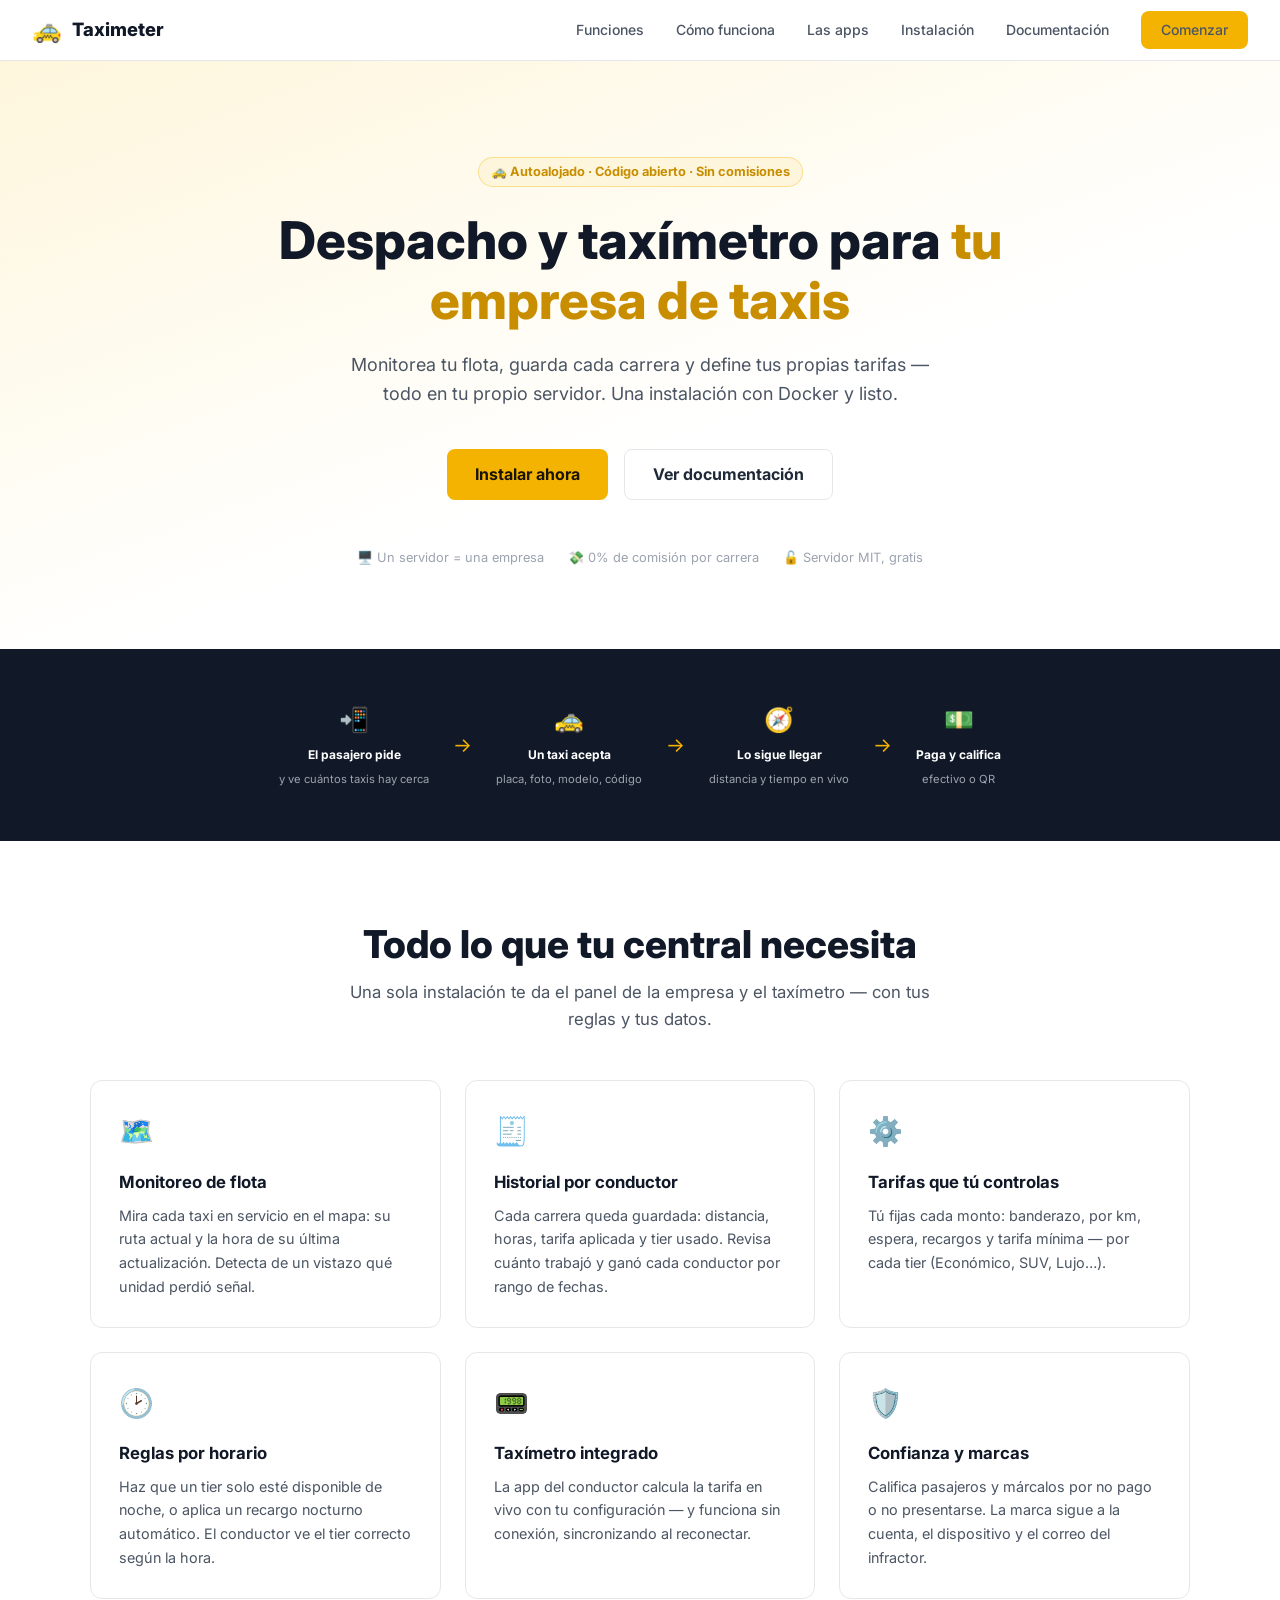
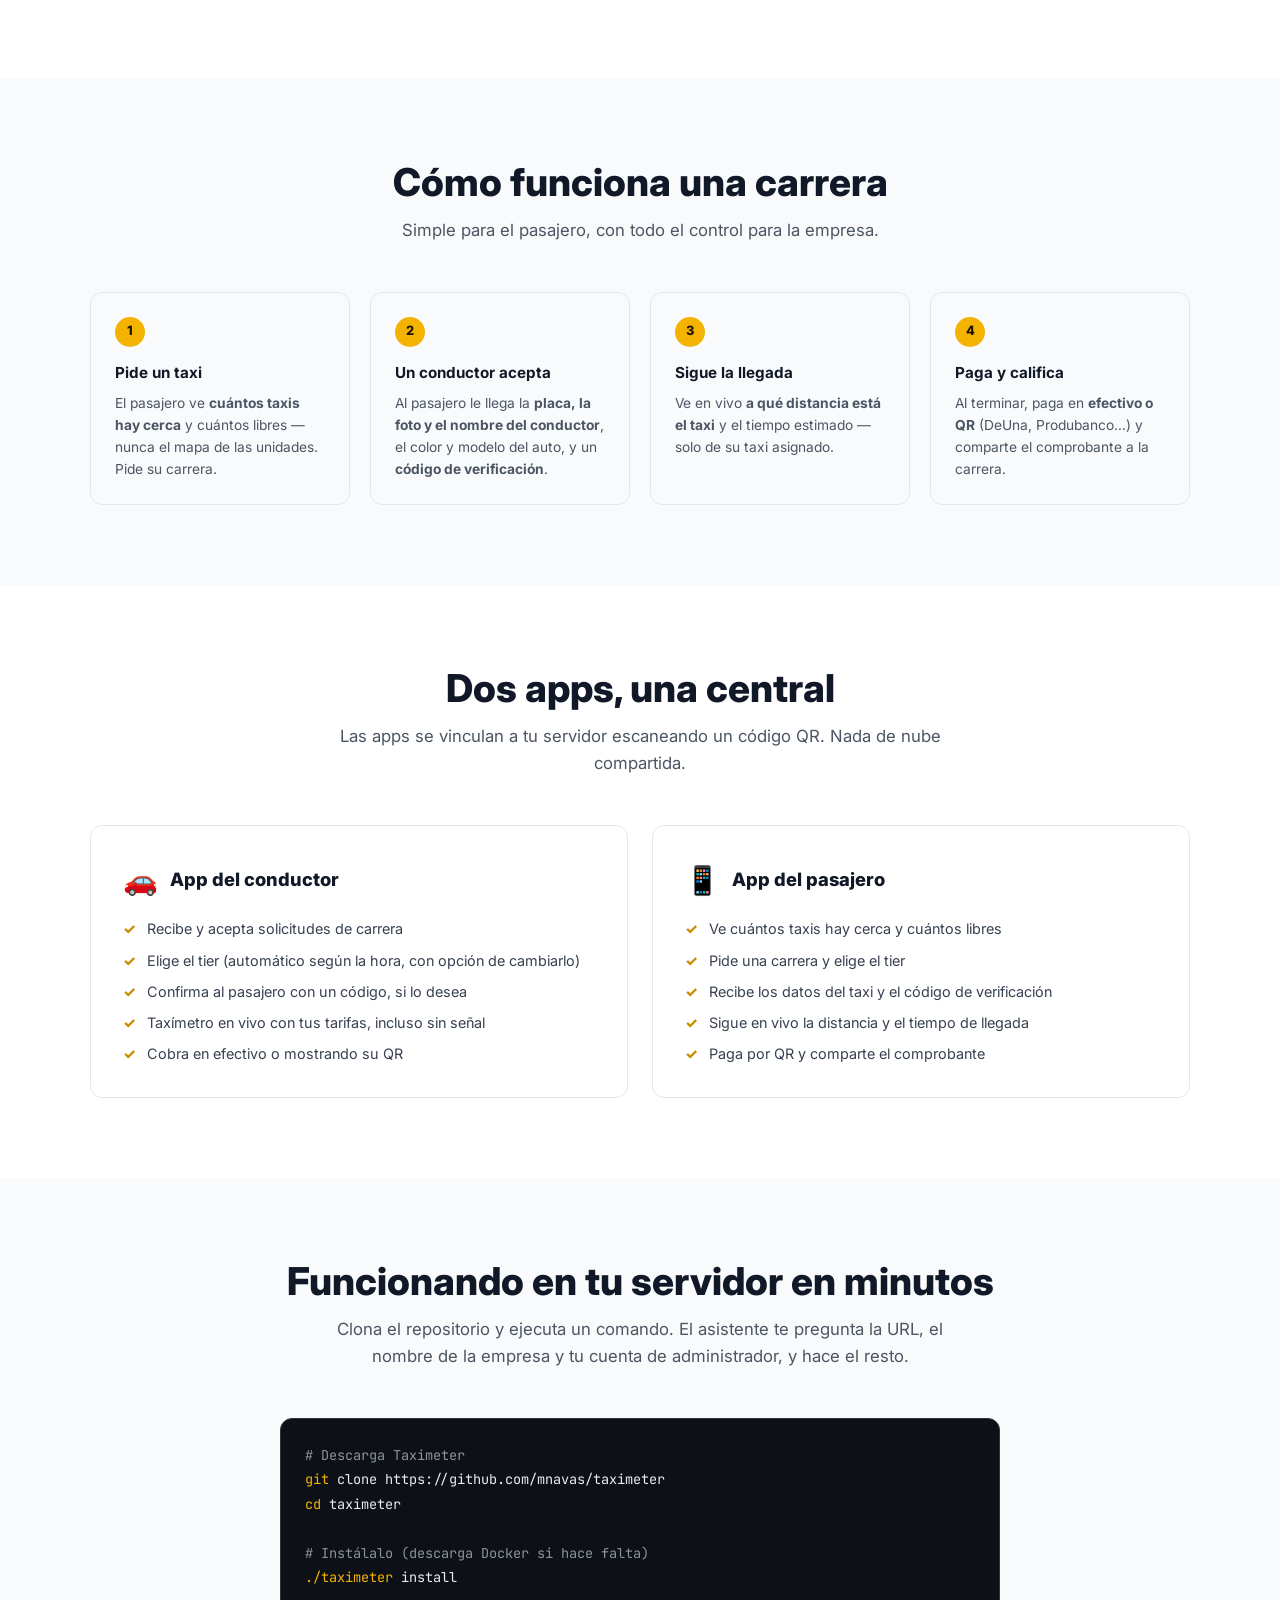
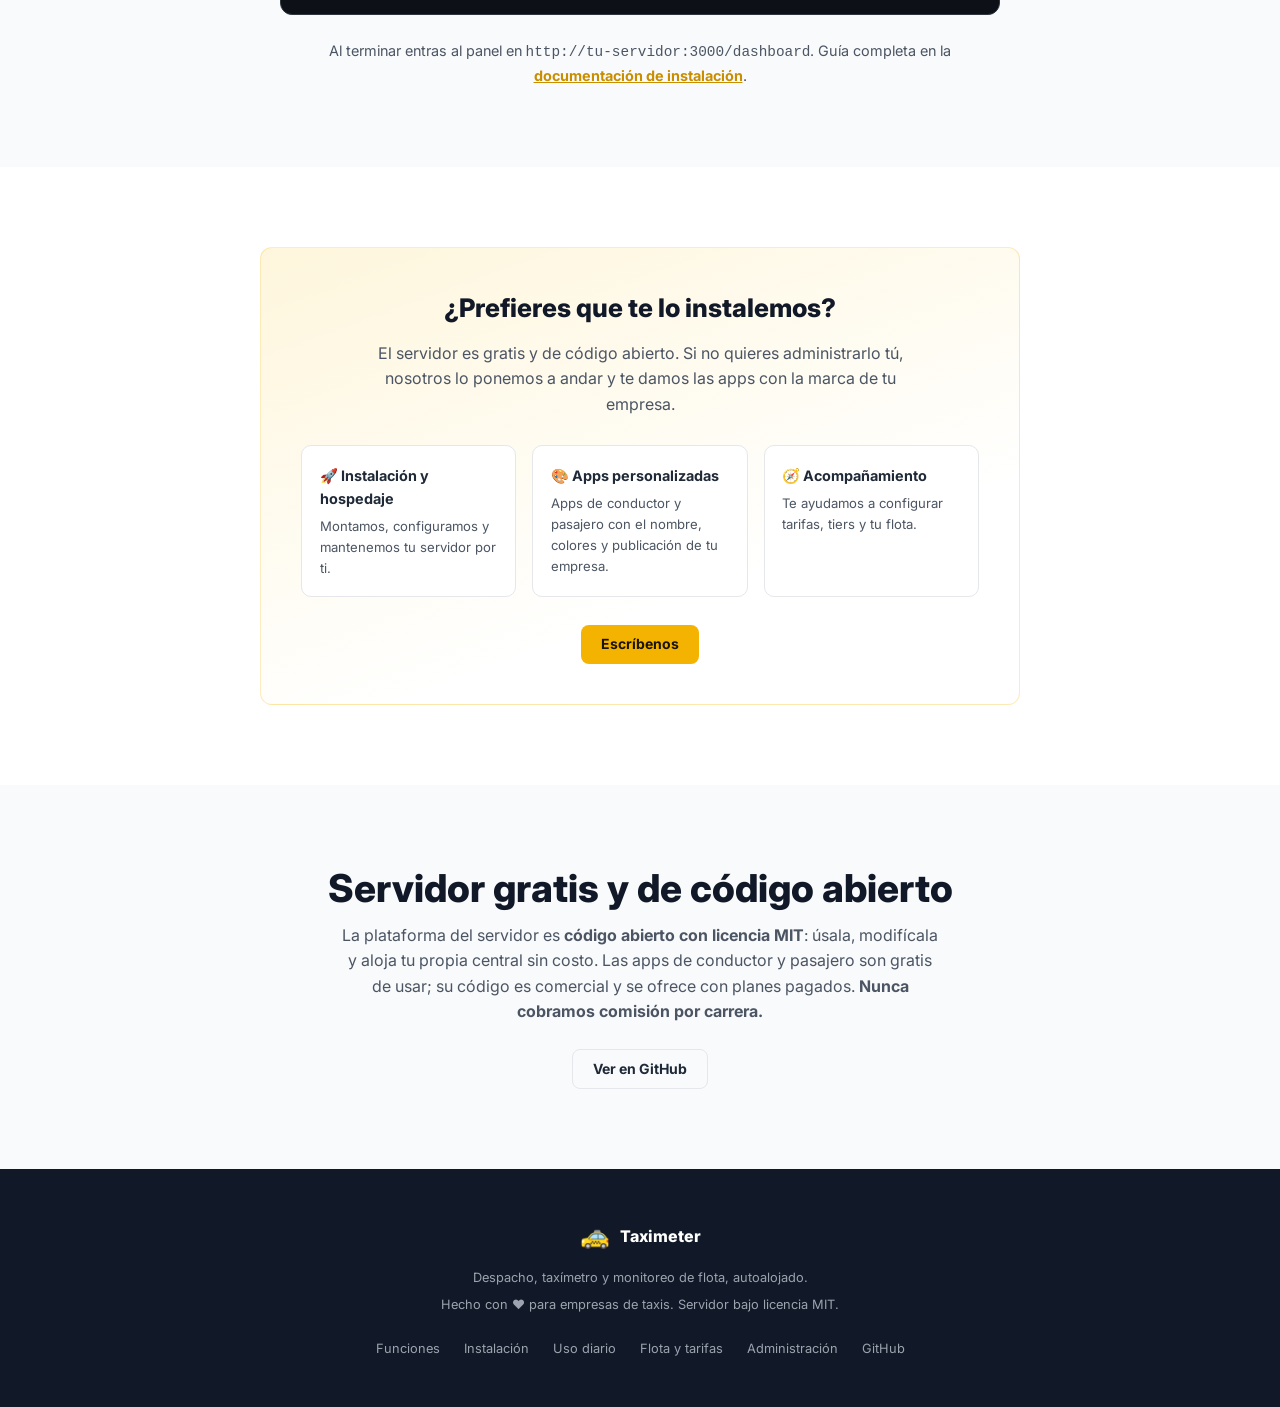
==== index.html @ a0ae1bca "Taximeter landing page and documentation site Static Spanish marketing site + docs (install, daily-u" ====
<!DOCTYPE html>
<html lang="es">
<head>
  <meta charset="UTF-8" />
  <meta name="viewport" content="width=device-width, initial-scale=1.0" />
  <title>Taximeter — Despacho y taxímetro para tu empresa de taxis</title>
  <meta name="description" content="Plataforma autoalojada de despacho, taxímetro y monitoreo de flota para empresas de taxis. Tú defines las tarifas, monitoreas tus taxis en tiempo casi real y guardas cada carrera — en tu propio servidor, sin comisiones." />
  <link rel="preconnect" href="https://fonts.googleapis.com" />
  <link rel="preconnect" href="https://fonts.gstatic.com" crossorigin />
  <link href="https://fonts.googleapis.com/css2?family=Inter:wght@400;500;600;700;800&family=JetBrains+Mono:wght@400;500&display=swap" rel="stylesheet" />
  <style>
    *, *::before, *::after { box-sizing: border-box; margin: 0; padding: 0; }
    :root {
      --yellow:      #F5B301;
      --yellow-dark: #C98E00;
      --yellow-pale: #FEF6DC;
      --ink:         #1A1403;
      --gray-50:  #F9FAFB; --gray-100: #F3F4F6; --gray-200: #E5E7EB;
      --gray-300: #D1D5DB; --gray-400: #9CA3AF; --gray-600: #4B5563;
      --gray-700: #374151; --gray-800: #1F2937; --gray-900: #111827;
      --white: #FFFFFF; --radius: 12px;
    }
    html { scroll-behavior: smooth; }
    body { font-family: 'Inter', sans-serif; color: var(--gray-800); background: var(--white); line-height: 1.6; }

    /* NAV */
    nav { position: sticky; top: 0; z-index: 100; background: rgba(255,255,255,0.95); backdrop-filter: blur(8px); border-bottom: 1px solid var(--gray-200); }
    .nav-inner { padding: 0 2rem; height: 60px; display: flex; align-items: center; justify-content: space-between; }
    .nav-brand { display: flex; align-items: center; gap: 10px; text-decoration: none; flex-shrink: 0; }
    .nav-brand .brand-icon { font-size: 1.5rem; line-height: 1; }
    .nav-brand span { font-size: 1.15rem; font-weight: 800; color: var(--gray-900); }
    .nav-links { display: flex; align-items: center; gap: 2rem; }
    .nav-links a { text-decoration: none; font-size: 0.875rem; font-weight: 500; color: var(--gray-600); transition: color 0.15s; }
    .nav-links a:hover { color: var(--gray-900); }
    .nav-hamburger { display: none; background: none; border: none; cursor: pointer; padding: 6px; color: var(--gray-800); flex-direction: column; gap: 5px; align-items: center; justify-content: center; }
    .nav-hamburger span { display: block; width: 22px; height: 2px; background: currentColor; border-radius: 2px; transition: transform 0.2s, opacity 0.2s; }
    .nav-hamburger.open span:nth-child(1) { transform: translateY(7px) rotate(45deg); }
    .nav-hamburger.open span:nth-child(2) { opacity: 0; }
    .nav-hamburger.open span:nth-child(3) { transform: translateY(-7px) rotate(-45deg); }
    .nav-mobile { display: none; flex-direction: column; background: var(--white); border-top: 1px solid var(--gray-200); padding: 1rem 1.5rem 1.25rem; }
    .nav-mobile.open { display: flex; }
    .nav-mobile a { text-decoration: none; font-size: 0.95rem; font-weight: 500; color: var(--gray-700); padding: 0.7rem 0; border-bottom: 1px solid var(--gray-100); }
    .nav-mobile a:last-of-type { border-bottom: none; }
    .nav-mobile .btn { margin-top: 0.75rem; justify-content: center; width: 100%; }

    .btn { display: inline-flex; align-items: center; gap: 6px; padding: 0.5rem 1.25rem; border-radius: 8px; font-size: 0.875rem; font-weight: 700; text-decoration: none; transition: all 0.15s; border: none; cursor: pointer; }
    .btn-primary { background: var(--yellow); color: var(--ink); }
    .btn-primary:hover { background: var(--yellow-dark); }
    .btn-outline { background: transparent; color: var(--gray-800); border: 1.5px solid var(--gray-200); }
    .btn-outline:hover { border-color: var(--yellow-dark); color: var(--yellow-dark); }

    /* HERO */
    .hero { background: linear-gradient(160deg, var(--yellow-pale) 0%, var(--white) 60%); padding: 6rem 2rem 5rem; text-align: center; }
    .hero-badge { display: inline-flex; align-items: center; gap: 6px; background: var(--yellow-pale); border: 1px solid #F5B30160; color: var(--yellow-dark); font-size: 0.8rem; font-weight: 700; padding: 4px 12px; border-radius: 999px; margin-bottom: 1.5rem; }
    .hero h1 { font-size: clamp(2rem, 5vw, 3.25rem); font-weight: 800; line-height: 1.15; color: var(--gray-900); max-width: 760px; margin: 0 auto 1.25rem; }
    .hero h1 .highlight { color: var(--yellow-dark); }
    .hero p { font-size: 1.125rem; color: var(--gray-600); max-width: 600px; margin: 0 auto 2.5rem; }
    .hero-actions { display: flex; gap: 1rem; justify-content: center; flex-wrap: wrap; }
    .hero-actions .btn { padding: 0.75rem 1.75rem; font-size: 1rem; }
    .hero-meta { margin-top: 3rem; font-size: 0.8rem; color: var(--gray-400); display: flex; justify-content: center; gap: 1.5rem; flex-wrap: wrap; }
    .hero-meta span { display: flex; align-items: center; gap: 4px; }

    /* FLOW STRIP */
    .flow-strip { background: var(--gray-900); padding: 2.5rem 2rem; }
    .flow-inner { max-width: 920px; margin: 0 auto; display: flex; align-items: center; justify-content: center; flex-wrap: wrap; }
    .flow-step { display: flex; flex-direction: column; align-items: center; gap: 0.5rem; text-align: center; padding: 0.75rem 1.25rem; }
    .flow-step .flow-icon { font-size: 1.5rem; }
    .flow-step .flow-label { font-size: 0.75rem; font-weight: 700; color: #fff; line-height: 1.3; }
    .flow-step .flow-sub { font-size: 0.7rem; color: var(--gray-400); }
    .flow-arrow { color: var(--yellow); font-size: 1.25rem; padding: 0 0.25rem; }

    /* SECTIONS */
    .section { padding: 5rem 2rem; }
    .section-inner { max-width: 1100px; margin: 0 auto; }
    .section-title { font-size: clamp(1.6rem, 3.5vw, 2.4rem); font-weight: 800; color: var(--gray-900); text-align: center; line-height: 1.2; margin-bottom: 0.75rem; }
    .section-sub { font-size: 1.05rem; color: var(--gray-600); text-align: center; max-width: 620px; margin: 0 auto 3rem; }

    .features-grid { display: grid; grid-template-columns: repeat(auto-fit, minmax(280px, 1fr)); gap: 1.5rem; }
    .feature-card { background: var(--white); border: 1px solid var(--gray-200); border-radius: var(--radius); padding: 1.75rem; }
    .feature-card .fc-icon { font-size: 1.75rem; margin-bottom: 0.9rem; display: inline-block; }
    .feature-card h3 { font-size: 1.05rem; font-weight: 700; color: var(--gray-900); margin-bottom: 0.5rem; }
    .feature-card p { font-size: 0.9rem; color: var(--gray-600); line-height: 1.65; }

    /* STEPS (how it works) */
    .steps-row { display: grid; grid-template-columns: repeat(auto-fit, minmax(200px, 1fr)); gap: 1.25rem; }
    .step-box { background: var(--gray-50); border: 1px solid var(--gray-200); border-radius: var(--radius); padding: 1.5rem; }
    .step-box .sb-num { width: 30px; height: 30px; border-radius: 50%; background: var(--yellow); color: var(--ink); font-weight: 800; font-size: 0.8rem; display: flex; align-items: center; justify-content: center; margin-bottom: 0.9rem; }
    .step-box h3 { font-size: 0.95rem; font-weight: 700; color: var(--gray-900); margin-bottom: 0.4rem; }
    .step-box p { font-size: 0.86rem; color: var(--gray-600); line-height: 1.6; }

    /* TWO APPS */
    .apps-grid { display: grid; grid-template-columns: repeat(auto-fit, minmax(300px, 1fr)); gap: 1.5rem; }
    .app-card { border: 1px solid var(--gray-200); border-radius: var(--radius); padding: 2rem; background: var(--white); }
    .app-card .ac-head { display: flex; align-items: center; gap: 0.75rem; margin-bottom: 1rem; }
    .app-card .ac-icon { font-size: 1.75rem; }
    .app-card h3 { font-size: 1.15rem; font-weight: 800; color: var(--gray-900); }
    .app-card ul { list-style: none; display: grid; gap: 0.6rem; }
    .app-card li { font-size: 0.9rem; color: var(--gray-700); padding-left: 1.5rem; position: relative; line-height: 1.5; }
    .app-card li::before { content: "✓"; position: absolute; left: 0; color: var(--yellow-dark); font-weight: 800; }

    /* DEPLOY */
    .deploy-card { max-width: 720px; margin: 0 auto; }
    .code-wrap { background: #0D1117; border: 1px solid #30363D; border-radius: var(--radius); padding: 1.5rem; overflow-x: auto; }
    .code-wrap pre { font-family: 'JetBrains Mono', monospace; font-size: 0.85rem; line-height: 1.8; color: #E6EDF3; white-space: pre; }
    .cm { color: #8B949E; } .kw { color: var(--yellow); } .st { color: #A5D6FF; }
    .deploy-note { text-align: center; font-size: 0.9rem; color: var(--gray-600); margin-top: 1.5rem; }

    /* SERVICES / SUPPORT */
    .services-card { max-width: 760px; margin: 0 auto; background: linear-gradient(160deg, var(--yellow-pale) 0%, var(--white) 70%); border: 1px solid #F5B30140; border-radius: var(--radius); padding: 2.5rem; text-align: center; }
    .services-card h2 { font-size: 1.6rem; font-weight: 800; color: var(--gray-900); margin-bottom: 0.75rem; }
    .services-card p { font-size: 1rem; color: var(--gray-600); max-width: 560px; margin: 0 auto 1.5rem; }
    .services-list { display: grid; grid-template-columns: repeat(auto-fit, minmax(200px,1fr)); gap: 1rem; margin: 1.75rem 0; text-align: left; }
    .svc { background: var(--white); border: 1px solid var(--gray-200); border-radius: 10px; padding: 1.1rem; }
    .svc h4 { font-size: 0.9rem; font-weight: 700; margin-bottom: 0.35rem; }
    .svc p { font-size: 0.82rem; color: var(--gray-600); margin: 0; }

    /* OPEN SOURCE */
    .os-inner { max-width: 720px; margin: 0 auto; text-align: center; }
    .os-inner p { font-size: 1rem; color: var(--gray-600); max-width: 600px; margin: 0 auto 1.5rem; }

    footer { background: var(--gray-900); padding: 3rem 2rem; text-align: center; }
    footer .footer-brand { display: flex; align-items: center; gap: 10px; justify-content: center; margin-bottom: 0.75rem; }
    footer .footer-brand .brand-icon { font-size: 1.5rem; }
    footer .footer-brand span { font-size: 1rem; font-weight: 800; color: #fff; }
    footer p { font-size: 0.8rem; color: var(--gray-400); margin-top: 0.4rem; }
    footer .footer-nav { margin-top: 1.5rem; display: flex; gap: 1.5rem; justify-content: center; flex-wrap: wrap; }
    footer .footer-nav a { font-size: 0.8rem; color: var(--gray-400); text-decoration: none; }
    footer .footer-nav a:hover { color: #fff; }

    @media (max-width: 768px) {
      .nav-inner { padding: 0 1.25rem; } .nav-links { display: none; } .nav-hamburger { display: flex; }
      .section { padding: 3.5rem 1.25rem; } .hero { padding: 4rem 1.25rem 3rem; }
      .flow-arrow { transform: rotate(90deg); }
    }
  </style>
</head>
<body>

<nav>
  <div class="nav-inner">
    <a href="index.html" class="nav-brand"><span class="brand-icon">🚕</span><span>Taximeter</span></a>
    <div class="nav-links">
      <a href="#features">Funciones</a>
      <a href="#how">Cómo funciona</a>
      <a href="#apps">Las apps</a>
      <a href="#install">Instalación</a>
      <a href="pages/install.html">Documentación</a>
      <a href="https://github.com/mnavas/taximeter" target="_blank" class="btn btn-primary">Comenzar</a>
    </div>
    <button class="nav-hamburger" id="nav-toggle" aria-label="Abrir menú" onclick="toggleNav()"><span></span><span></span><span></span></button>
  </div>
  <div class="nav-mobile" id="nav-mobile">
    <a href="#features">Funciones</a>
    <a href="#how">Cómo funciona</a>
    <a href="#apps">Las apps</a>
    <a href="#install">Instalación</a>
    <a href="pages/install.html">Documentación</a>
    <a href="https://github.com/mnavas/taximeter" target="_blank" class="btn btn-primary">Comenzar</a>
  </div>
</nav>

<!-- HERO -->
<section class="hero">
  <div class="hero-badge">🚕 Autoalojado · Código abierto · Sin comisiones</div>
  <h1>Despacho y taxímetro para <span class="highlight">tu empresa de taxis</span></h1>
  <p>Monitorea tu flota, guarda cada carrera y define tus propias tarifas — todo en tu propio servidor. Una instalación con Docker y listo.</p>
  <div class="hero-actions">
    <a href="#install" class="btn btn-primary">Instalar ahora</a>
    <a href="pages/install.html" class="btn btn-outline">Ver documentación</a>
  </div>
  <div class="hero-meta">
    <span>🖥️ Un servidor = una empresa</span>
    <span>💸 0% de comisión por carrera</span>
    <span>🔓 Servidor MIT, gratis</span>
  </div>
</section>

<!-- FLOW STRIP -->
<section class="flow-strip">
  <div class="flow-inner">
    <div class="flow-step"><div class="flow-icon">📲</div><div class="flow-label">El pasajero pide</div><div class="flow-sub">y ve cuántos taxis hay cerca</div></div>
    <div class="flow-arrow">→</div>
    <div class="flow-step"><div class="flow-icon">🚕</div><div class="flow-label">Un taxi acepta</div><div class="flow-sub">placa, foto, modelo, código</div></div>
    <div class="flow-arrow">→</div>
    <div class="flow-step"><div class="flow-icon">🧭</div><div class="flow-label">Lo sigue llegar</div><div class="flow-sub">distancia y tiempo en vivo</div></div>
    <div class="flow-arrow">→</div>
    <div class="flow-step"><div class="flow-icon">💵</div><div class="flow-label">Paga y califica</div><div class="flow-sub">efectivo o QR</div></div>
  </div>
</section>

<!-- FEATURES -->
<section class="section" id="features">
  <div class="section-inner">
    <h2 class="section-title">Todo lo que tu central necesita</h2>
    <p class="section-sub">Una sola instalación te da el panel de la empresa y el taxímetro — con tus reglas y tus datos.</p>
    <div class="features-grid">
      <div class="feature-card"><span class="fc-icon">🗺️</span><h3>Monitoreo de flota</h3><p>Mira cada taxi en servicio en el mapa: su ruta actual y la hora de su última actualización. Detecta de un vistazo qué unidad perdió señal.</p></div>
      <div class="feature-card"><span class="fc-icon">🧾</span><h3>Historial por conductor</h3><p>Cada carrera queda guardada: distancia, horas, tarifa aplicada y tier usado. Revisa cuánto trabajó y ganó cada conductor por rango de fechas.</p></div>
      <div class="feature-card"><span class="fc-icon">⚙️</span><h3>Tarifas que tú controlas</h3><p>Tú fijas cada monto: banderazo, por km, espera, recargos y tarifa mínima — por cada tier (Económico, SUV, Lujo…).</p></div>
      <div class="feature-card"><span class="fc-icon">🕑</span><h3>Reglas por horario</h3><p>Haz que un tier solo esté disponible de noche, o aplica un recargo nocturno automático. El conductor ve el tier correcto según la hora.</p></div>
      <div class="feature-card"><span class="fc-icon">📟</span><h3>Taxímetro integrado</h3><p>La app del conductor calcula la tarifa en vivo con tu configuración — y funciona sin conexión, sincronizando al reconectar.</p></div>
      <div class="feature-card"><span class="fc-icon">🛡️</span><h3>Confianza y marcas</h3><p>Califica pasajeros y márcalos por no pago o no presentarse. La marca sigue a la cuenta, el dispositivo y el correo del infractor.</p></div>
    </div>
  </div>
</section>

<!-- HOW IT WORKS -->
<section class="section" id="how" style="background:var(--gray-50);">
  <div class="section-inner">
    <h2 class="section-title">Cómo funciona una carrera</h2>
    <p class="section-sub">Simple para el pasajero, con todo el control para la empresa.</p>
    <div class="steps-row">
      <div class="step-box"><div class="sb-num">1</div><h3>Pide un taxi</h3><p>El pasajero ve <strong>cuántos taxis hay cerca</strong> y cuántos libres — nunca el mapa de las unidades. Pide su carrera.</p></div>
      <div class="step-box"><div class="sb-num">2</div><h3>Un conductor acepta</h3><p>Al pasajero le llega la <strong>placa, la foto y el nombre del conductor</strong>, el color y modelo del auto, y un <strong>código de verificación</strong>.</p></div>
      <div class="step-box"><div class="sb-num">3</div><h3>Sigue la llegada</h3><p>Ve en vivo <strong>a qué distancia está el taxi</strong> y el tiempo estimado — solo de su taxi asignado.</p></div>
      <div class="step-box"><div class="sb-num">4</div><h3>Paga y califica</h3><p>Al terminar, paga en <strong>efectivo o QR</strong> (DeUna, Produbanco…) y comparte el comprobante a la carrera.</p></div>
    </div>
  </div>
</section>

<!-- TWO APPS -->
<section class="section" id="apps">
  <div class="section-inner">
    <h2 class="section-title">Dos apps, una central</h2>
    <p class="section-sub">Las apps se vinculan a tu servidor escaneando un código QR. Nada de nube compartida.</p>
    <div class="apps-grid">
      <div class="app-card">
        <div class="ac-head"><span class="ac-icon">🚗</span><h3>App del conductor</h3></div>
        <ul>
          <li>Recibe y acepta solicitudes de carrera</li>
          <li>Elige el tier (automático según la hora, con opción de cambiarlo)</li>
          <li>Confirma al pasajero con un código, si lo desea</li>
          <li>Taxímetro en vivo con tus tarifas, incluso sin señal</li>
          <li>Cobra en efectivo o mostrando su QR</li>
        </ul>
      </div>
      <div class="app-card">
        <div class="ac-head"><span class="ac-icon">📱</span><h3>App del pasajero</h3></div>
        <ul>
          <li>Ve cuántos taxis hay cerca y cuántos libres</li>
          <li>Pide una carrera y elige el tier</li>
          <li>Recibe los datos del taxi y el código de verificación</li>
          <li>Sigue en vivo la distancia y el tiempo de llegada</li>
          <li>Paga por QR y comparte el comprobante</li>
        </ul>
      </div>
    </div>
  </div>
</section>

<!-- INSTALL -->
<section class="section" id="install" style="background:var(--gray-50);">
  <div class="section-inner deploy-card">
    <h2 class="section-title">Funcionando en tu servidor en minutos</h2>
    <p class="section-sub">Clona el repositorio y ejecuta un comando. El asistente te pregunta la URL, el nombre de la empresa y tu cuenta de administrador, y hace el resto.</p>
    <div class="code-wrap"><pre><span class="cm"># Descarga Taximeter</span>
<span class="kw">git</span> clone https://github.com/mnavas/taximeter
<span class="kw">cd</span> taximeter

<span class="cm"># Instálalo (descarga Docker si hace falta)</span>
<span class="kw">./taximeter</span> install</pre></div>
    <p class="deploy-note">Al terminar entras al panel en <code>http://tu-servidor:3000/dashboard</code>. Guía completa en la <a href="pages/install.html" style="color:var(--yellow-dark);font-weight:700;">documentación de instalación</a>.</p>
  </div>
</section>

<!-- SERVICES -->
<section class="section" id="services">
  <div class="section-inner">
    <div class="services-card">
      <h2>¿Prefieres que te lo instalemos?</h2>
      <p>El servidor es gratis y de código abierto. Si no quieres administrarlo tú, nosotros lo ponemos a andar y te damos las apps con la marca de tu empresa.</p>
      <div class="services-list">
        <div class="svc"><h4>🚀 Instalación y hospedaje</h4><p>Montamos, configuramos y mantenemos tu servidor por ti.</p></div>
        <div class="svc"><h4>🎨 Apps personalizadas</h4><p>Apps de conductor y pasajero con el nombre, colores y publicación de tu empresa.</p></div>
        <div class="svc"><h4>🧭 Acompañamiento</h4><p>Te ayudamos a configurar tarifas, tiers y tu flota.</p></div>
      </div>
      <a href="https://github.com/mnavas/taximeter" target="_blank" class="btn btn-primary">Escríbenos</a>
    </div>
  </div>
</section>

<!-- OPEN SOURCE -->
<section class="section" id="opensource" style="background:var(--gray-50);">
  <div class="section-inner os-inner">
    <h2 class="section-title">Servidor gratis y de código abierto</h2>
    <p>La plataforma del servidor es <strong>código abierto con licencia MIT</strong>: úsala, modifícala y aloja tu propia central sin costo. Las apps de conductor y pasajero son gratis de usar; su código es comercial y se ofrece con planes pagados. <strong>Nunca cobramos comisión por carrera.</strong></p>
    <a href="https://github.com/mnavas/taximeter" target="_blank" class="btn btn-outline">Ver en GitHub</a>
  </div>
</section>

<footer>
  <div class="footer-brand"><span class="brand-icon">🚕</span><span>Taximeter</span></div>
  <p>Despacho, taxímetro y monitoreo de flota, autoalojado.</p>
  <p>Hecho con ❤ para empresas de taxis. Servidor bajo licencia MIT.</p>
  <div class="footer-nav">
    <a href="#features">Funciones</a>
    <a href="pages/install.html">Instalación</a>
    <a href="pages/daily-use.html">Uso diario</a>
    <a href="pages/fleet-fares.html">Flota y tarifas</a>
    <a href="pages/admin.html">Administración</a>
    <a href="https://github.com/mnavas/taximeter" target="_blank">GitHub</a>
  </div>
</footer>

<script>
  function toggleNav() {
    document.getElementById('nav-mobile').classList.toggle('open');
    document.getElementById('nav-toggle').classList.toggle('open');
  }
  document.querySelectorAll('.nav-mobile a').forEach(function (a) {
    a.addEventListener('click', function () {
      document.getElementById('nav-mobile').classList.remove('open');
      document.getElementById('nav-toggle').classList.remove('open');
    });
  });
</script>

</body>
</html>
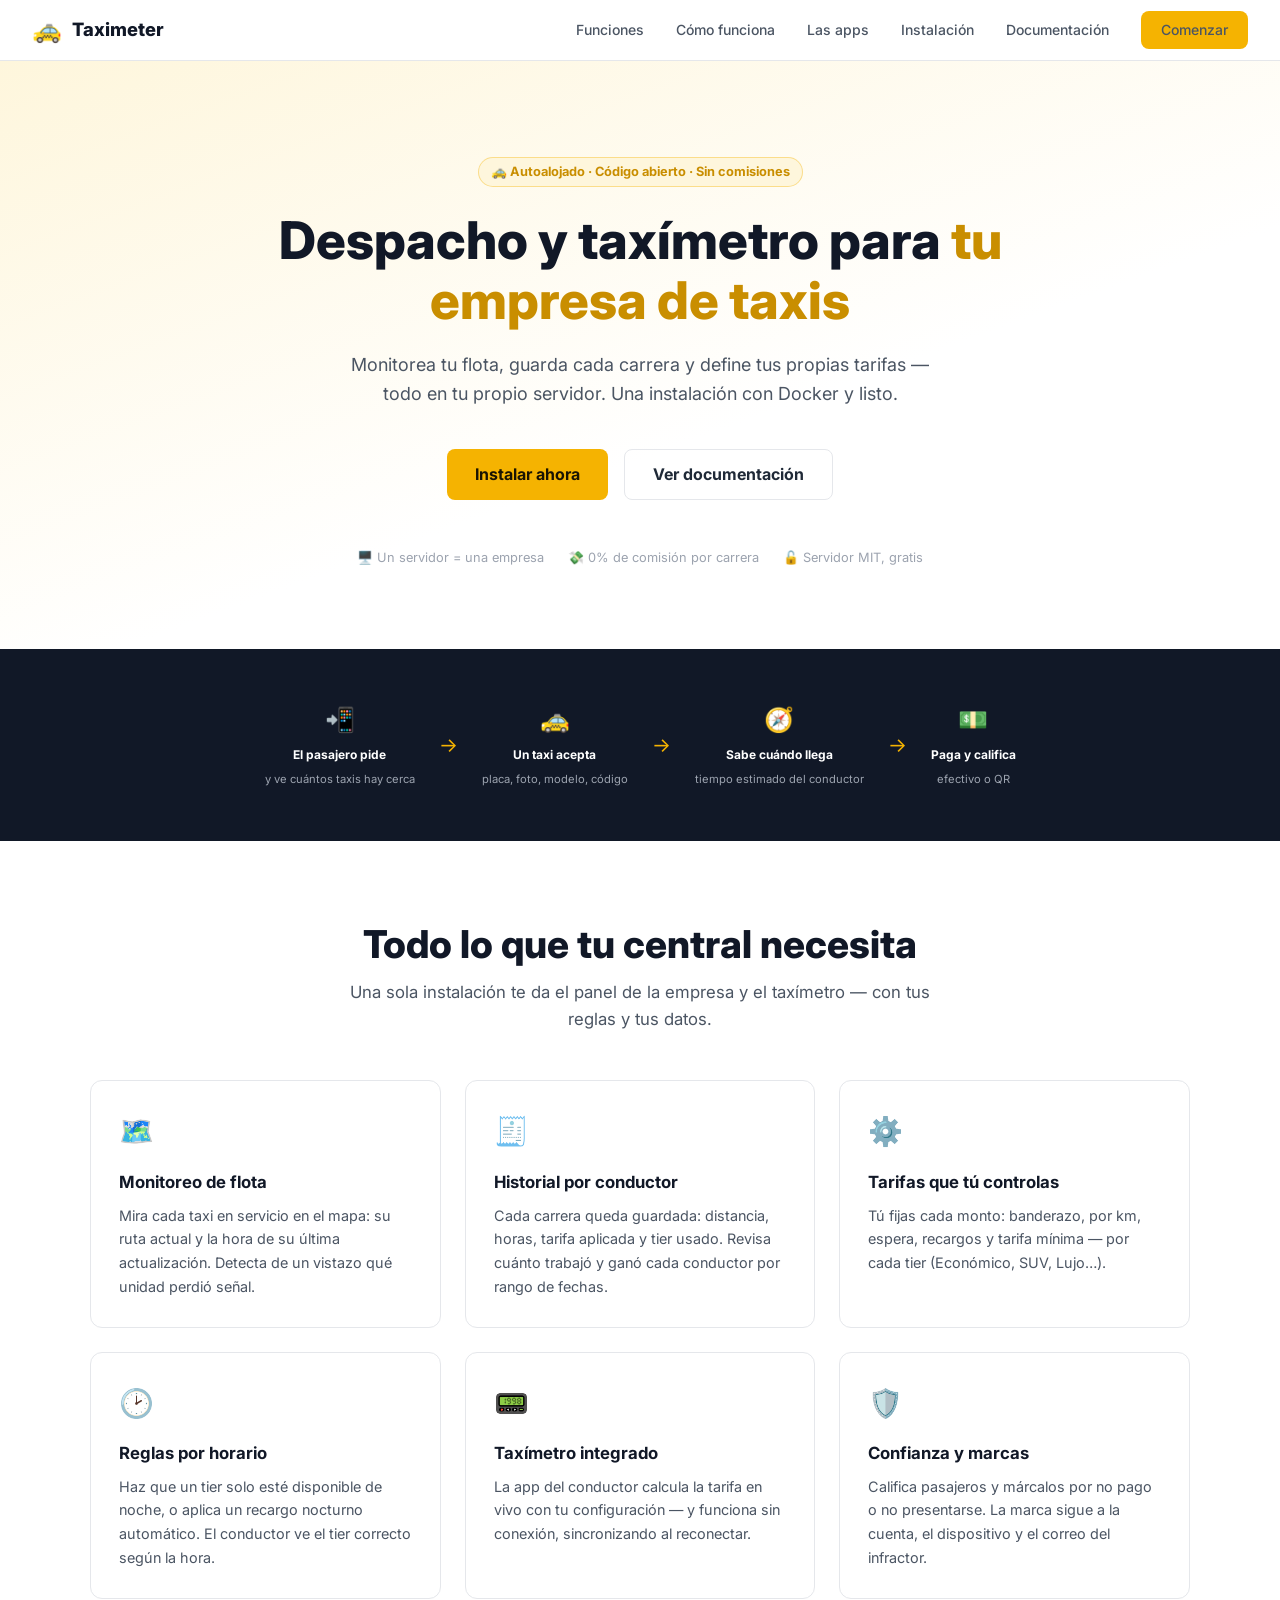
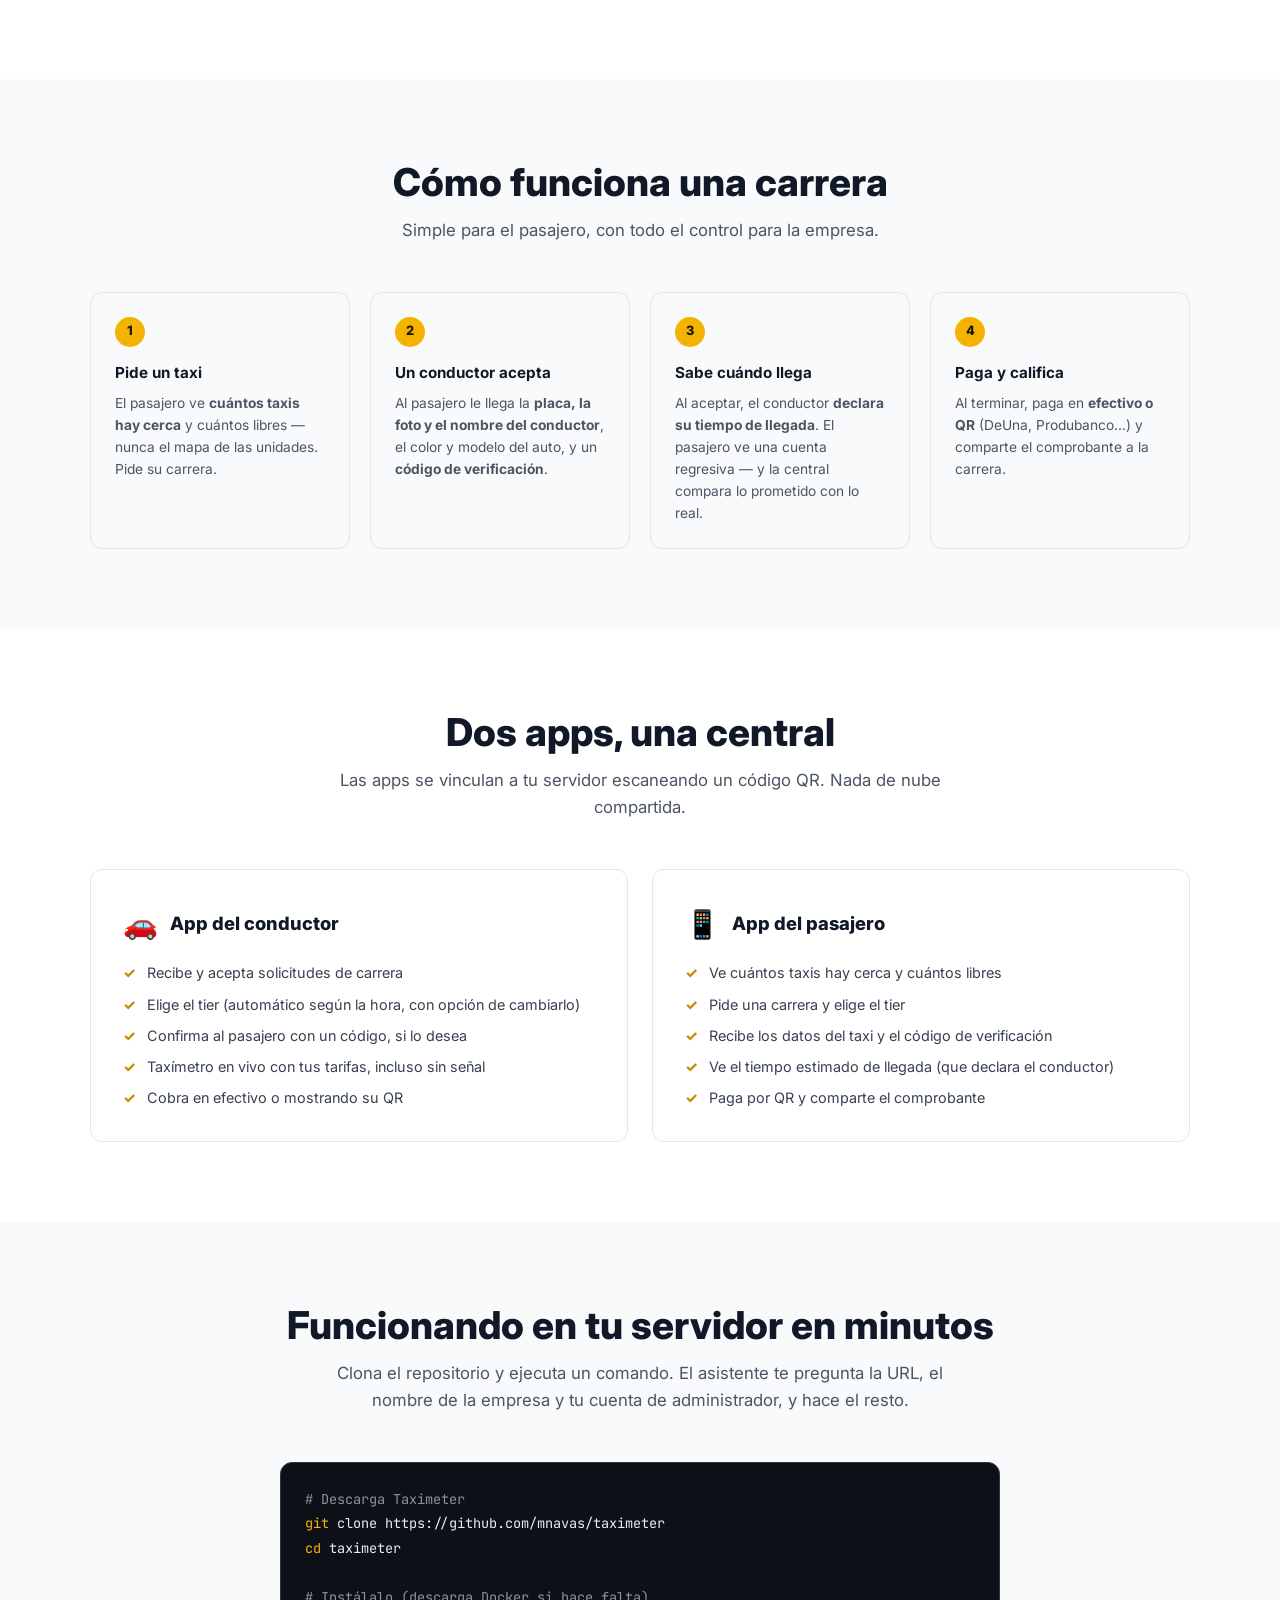
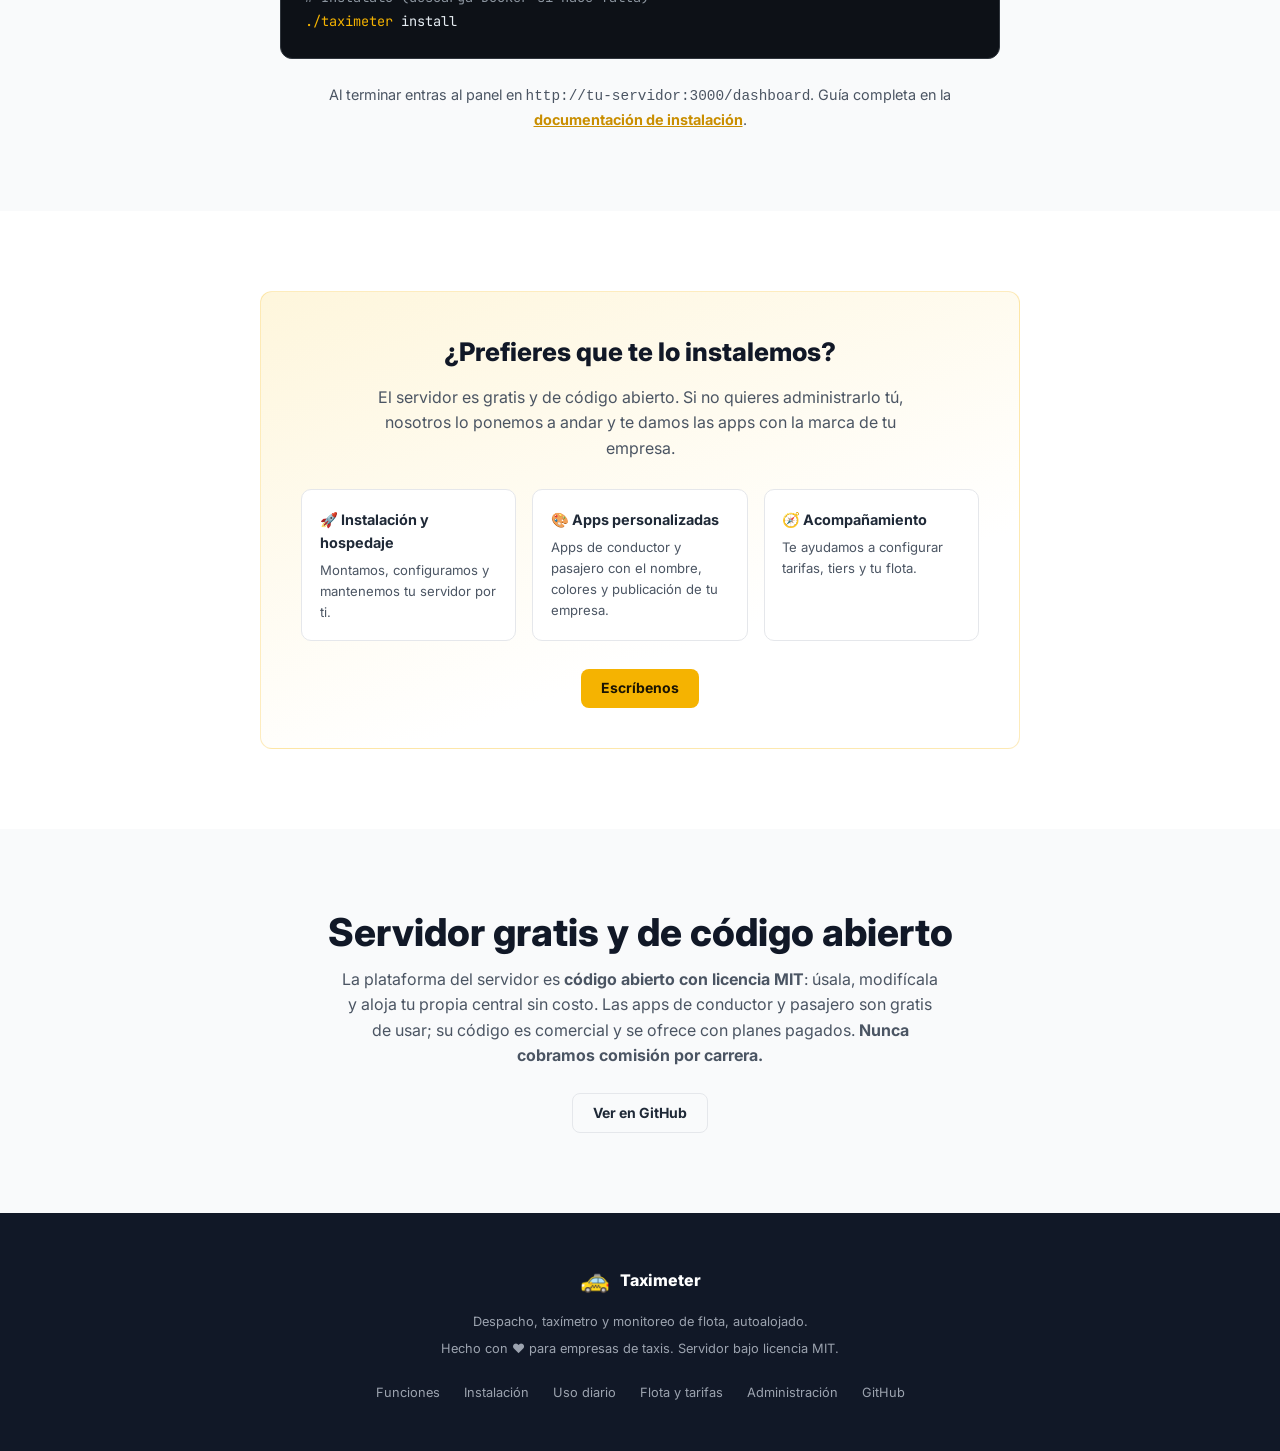
==== commit b7333876: "Update landing + docs: built features, driver-declared ETA Switch passenger ETA wording to the drive" ====
--- a/index.html
+++ b/index.html
@@ -182,7 +182,7 @@
     <div class="flow-arrow">→</div>
     <div class="flow-step"><div class="flow-icon">🚕</div><div class="flow-label">Un taxi acepta</div><div class="flow-sub">placa, foto, modelo, código</div></div>
     <div class="flow-arrow">→</div>
-    <div class="flow-step"><div class="flow-icon">🧭</div><div class="flow-label">Lo sigue llegar</div><div class="flow-sub">distancia y tiempo en vivo</div></div>
+    <div class="flow-step"><div class="flow-icon">🧭</div><div class="flow-label">Sabe cuándo llega</div><div class="flow-sub">tiempo estimado del conductor</div></div>
     <div class="flow-arrow">→</div>
     <div class="flow-step"><div class="flow-icon">💵</div><div class="flow-label">Paga y califica</div><div class="flow-sub">efectivo o QR</div></div>
   </div>
@@ -212,7 +212,7 @@
     <div class="steps-row">
       <div class="step-box"><div class="sb-num">1</div><h3>Pide un taxi</h3><p>El pasajero ve <strong>cuántos taxis hay cerca</strong> y cuántos libres — nunca el mapa de las unidades. Pide su carrera.</p></div>
       <div class="step-box"><div class="sb-num">2</div><h3>Un conductor acepta</h3><p>Al pasajero le llega la <strong>placa, la foto y el nombre del conductor</strong>, el color y modelo del auto, y un <strong>código de verificación</strong>.</p></div>
-      <div class="step-box"><div class="sb-num">3</div><h3>Sigue la llegada</h3><p>Ve en vivo <strong>a qué distancia está el taxi</strong> y el tiempo estimado — solo de su taxi asignado.</p></div>
+      <div class="step-box"><div class="sb-num">3</div><h3>Sabe cuándo llega</h3><p>Al aceptar, el conductor <strong>declara su tiempo de llegada</strong>. El pasajero ve una cuenta regresiva — y la central compara lo prometido con lo real.</p></div>
       <div class="step-box"><div class="sb-num">4</div><h3>Paga y califica</h3><p>Al terminar, paga en <strong>efectivo o QR</strong> (DeUna, Produbanco…) y comparte el comprobante a la carrera.</p></div>
     </div>
   </div>
@@ -240,7 +240,7 @@
           <li>Ve cuántos taxis hay cerca y cuántos libres</li>
           <li>Pide una carrera y elige el tier</li>
           <li>Recibe los datos del taxi y el código de verificación</li>
-          <li>Sigue en vivo la distancia y el tiempo de llegada</li>
+          <li>Ve el tiempo estimado de llegada (que declara el conductor)</li>
           <li>Paga por QR y comparte el comprobante</li>
         </ul>
       </div>
